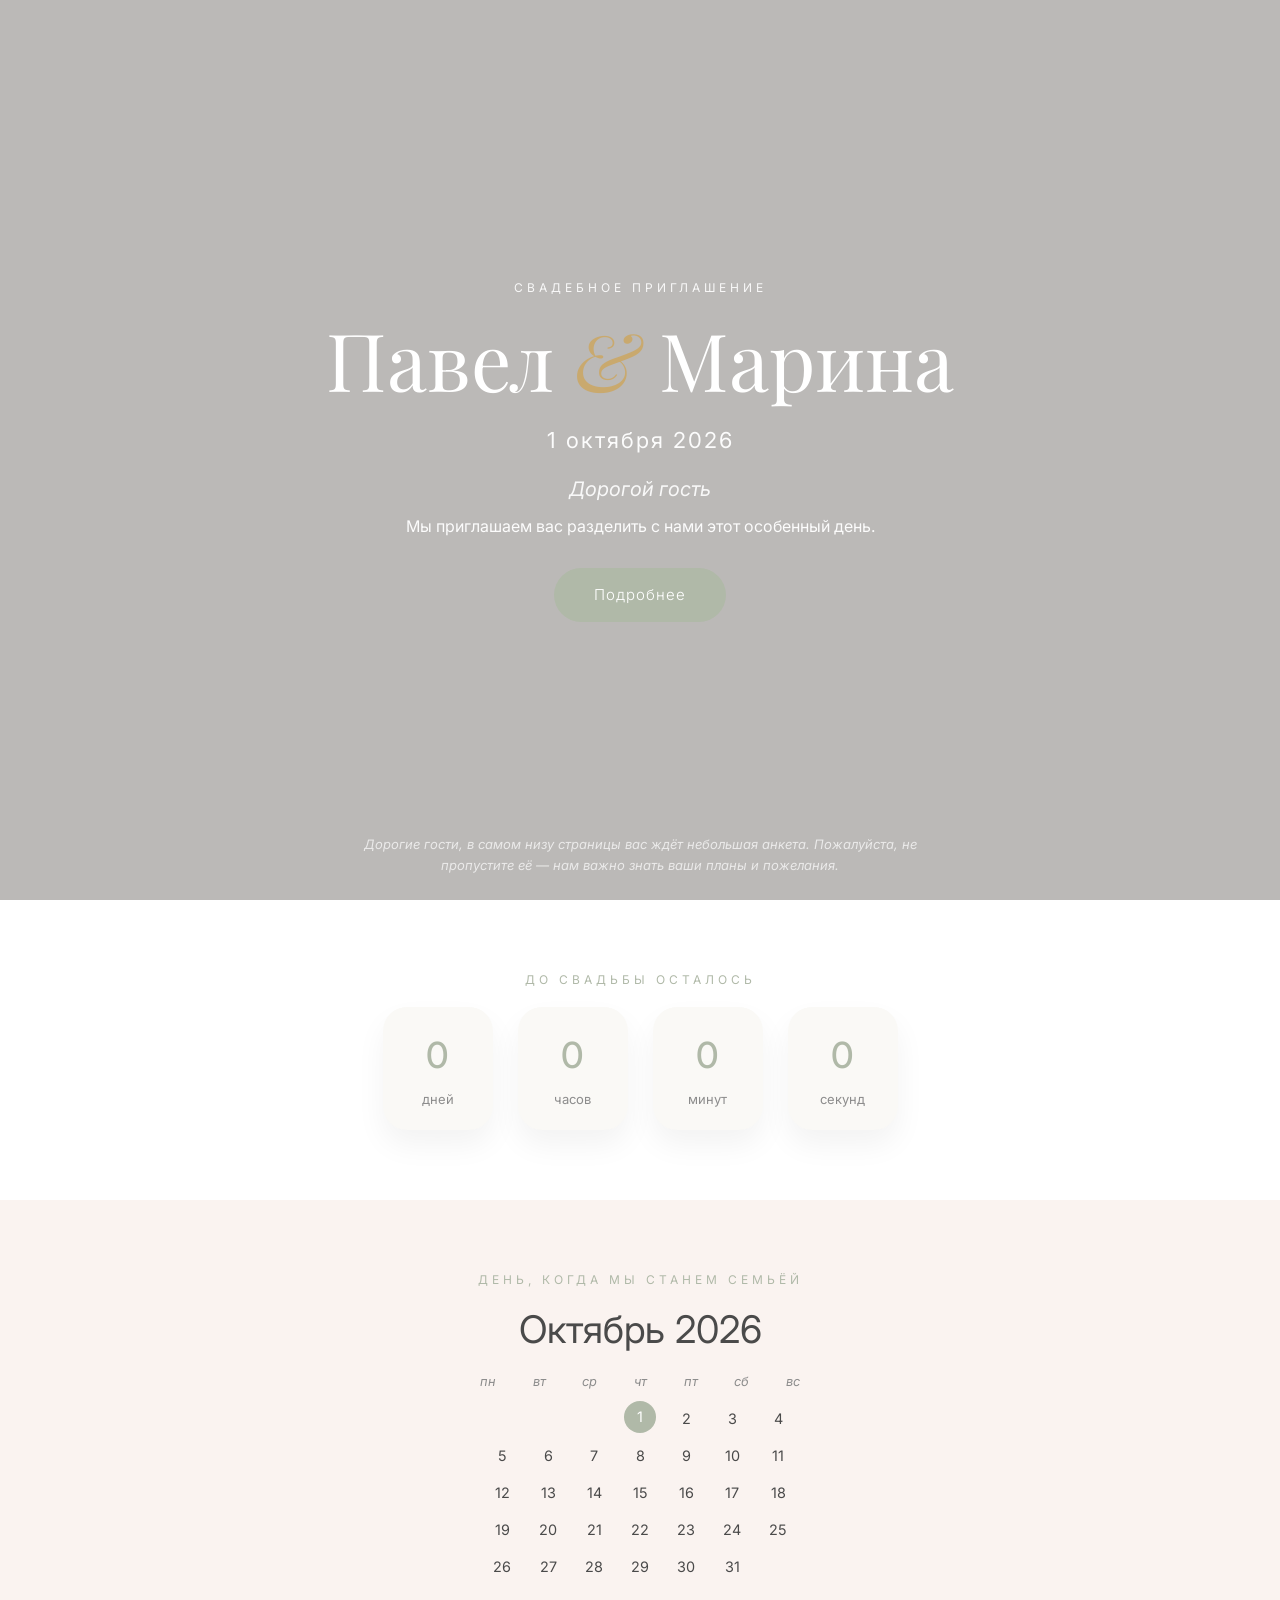
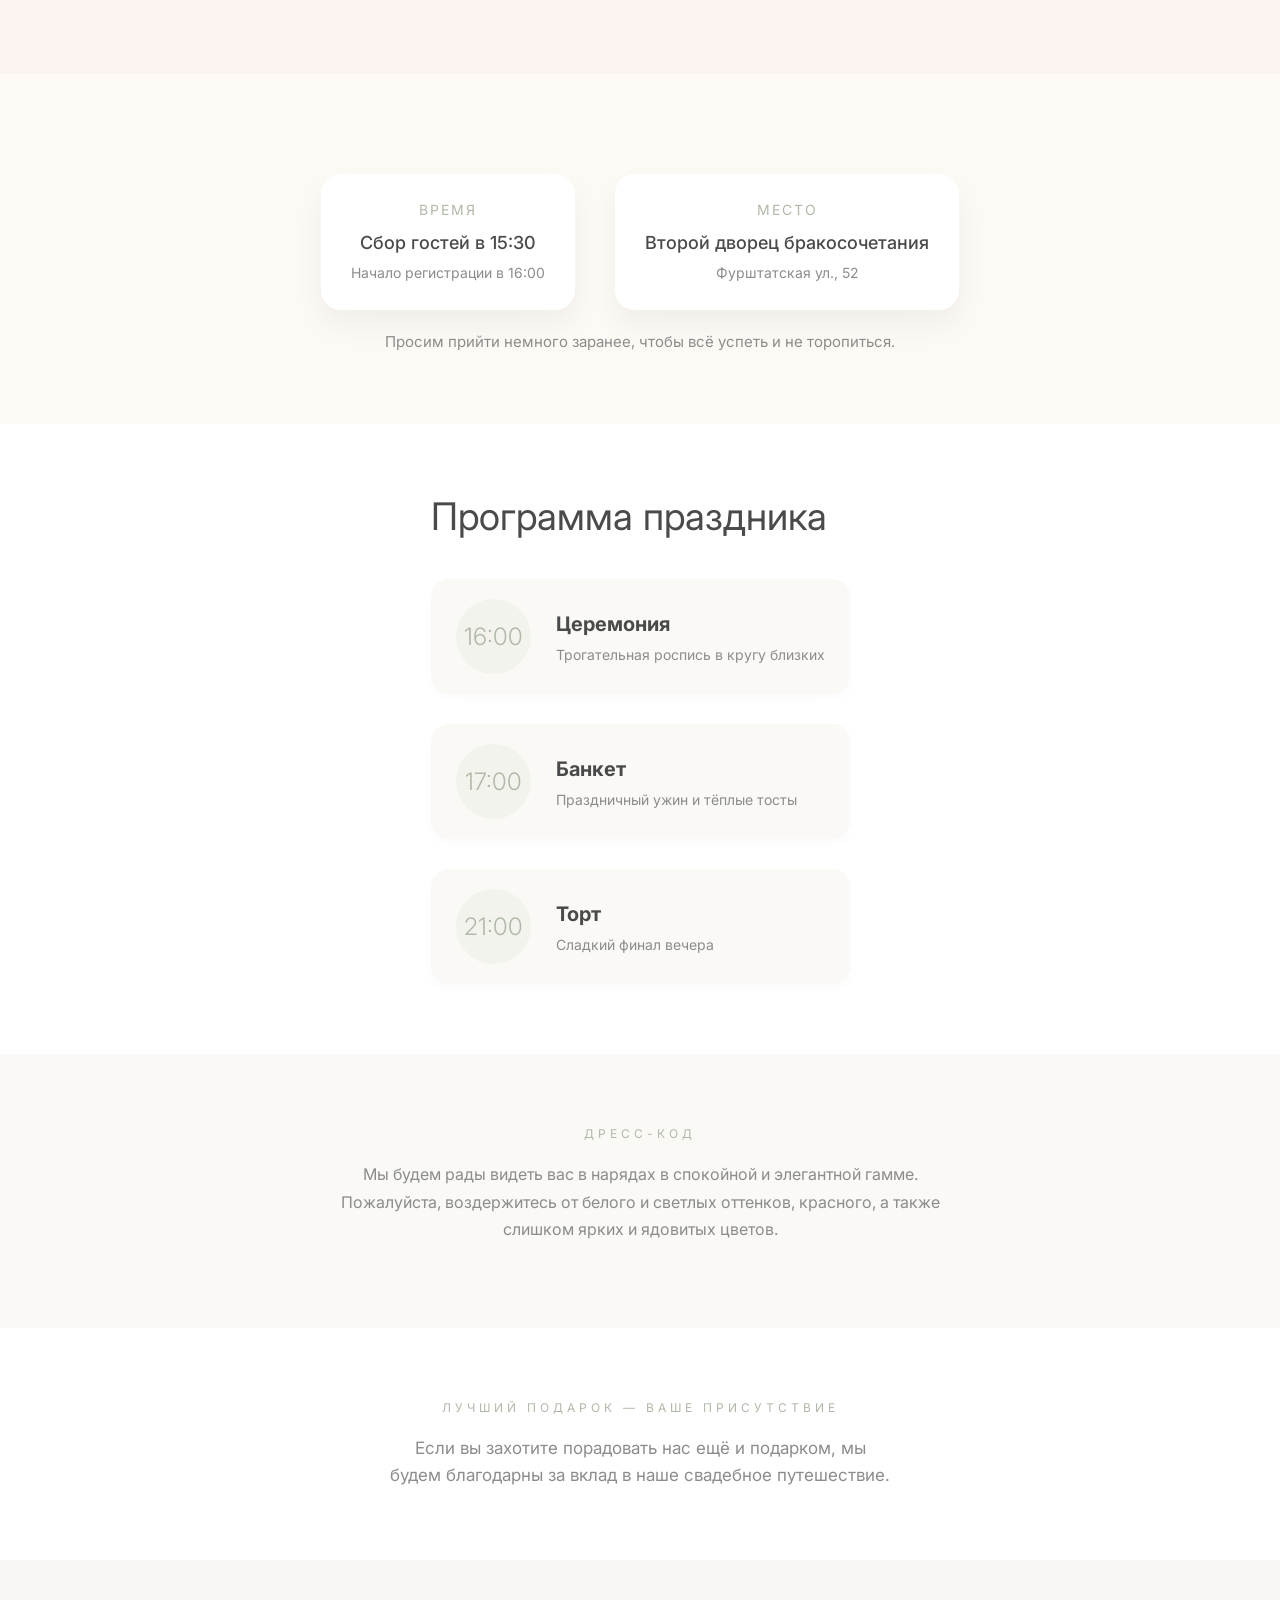
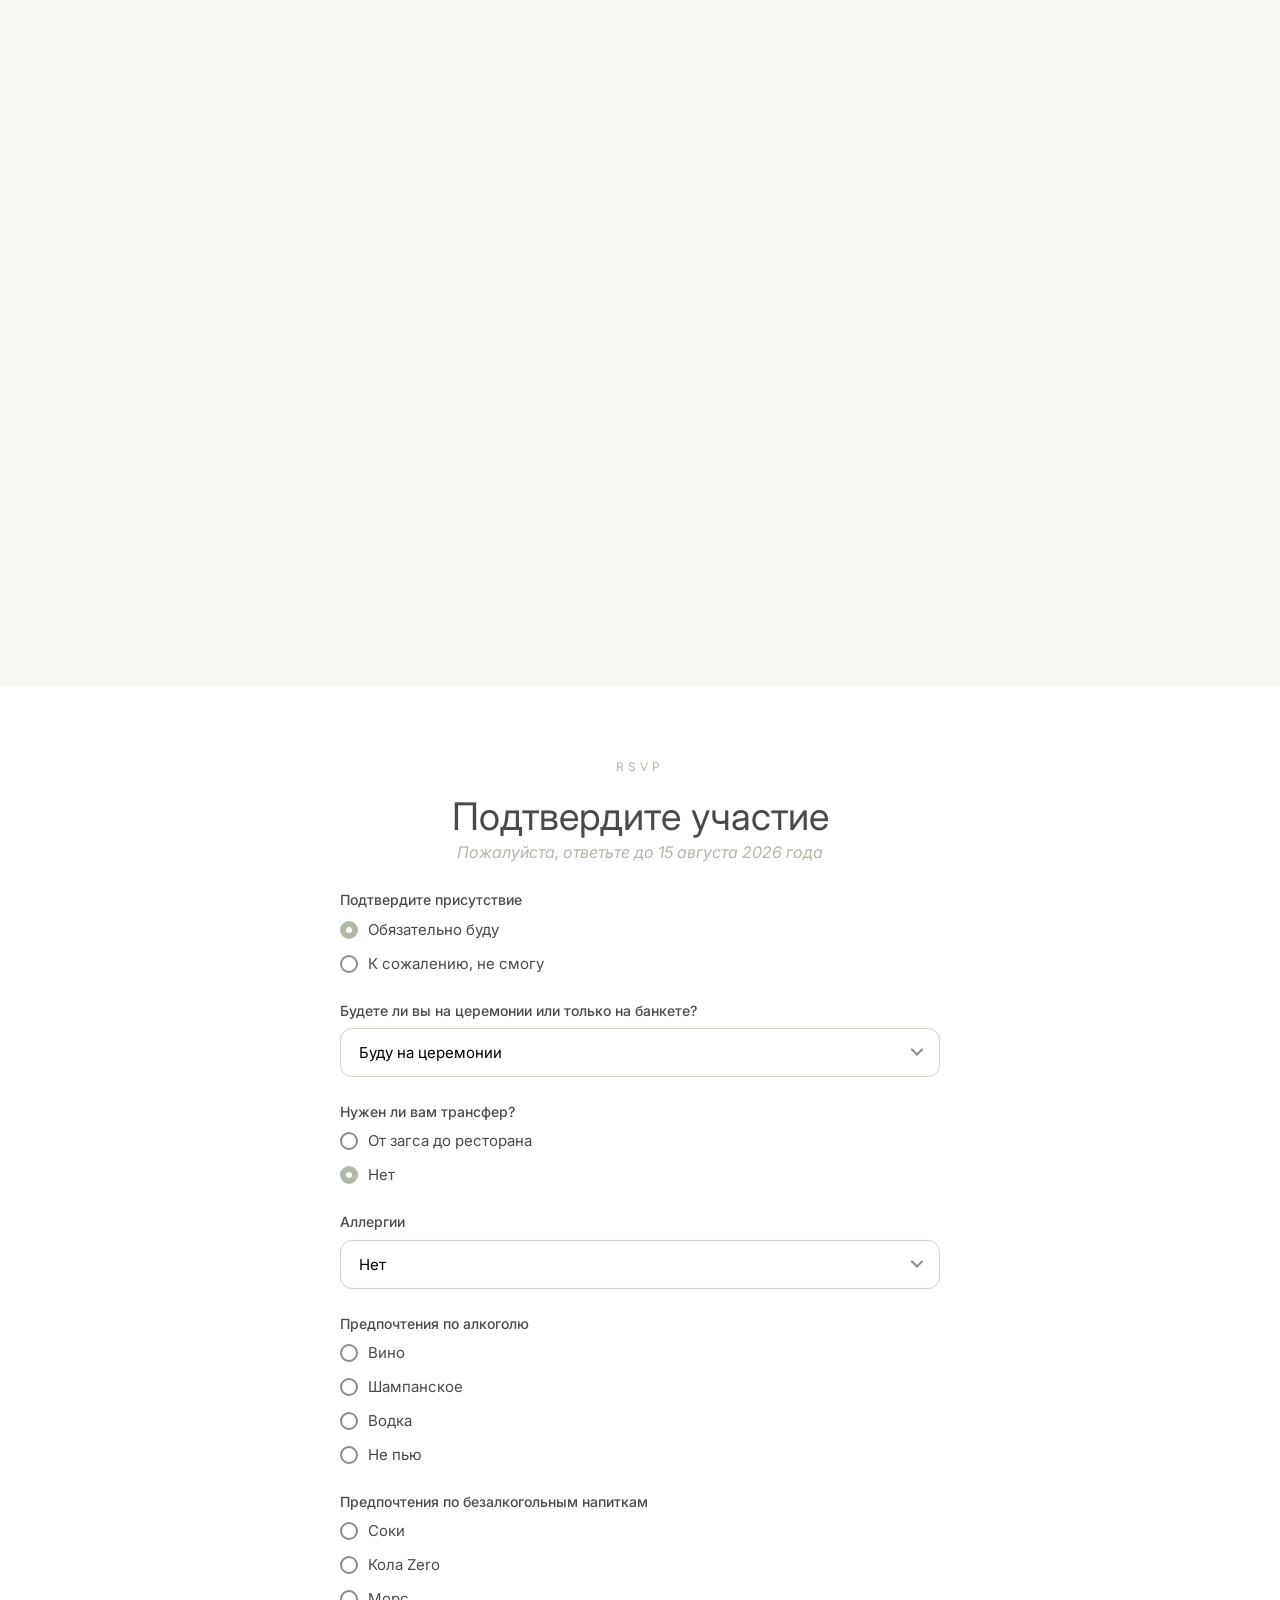
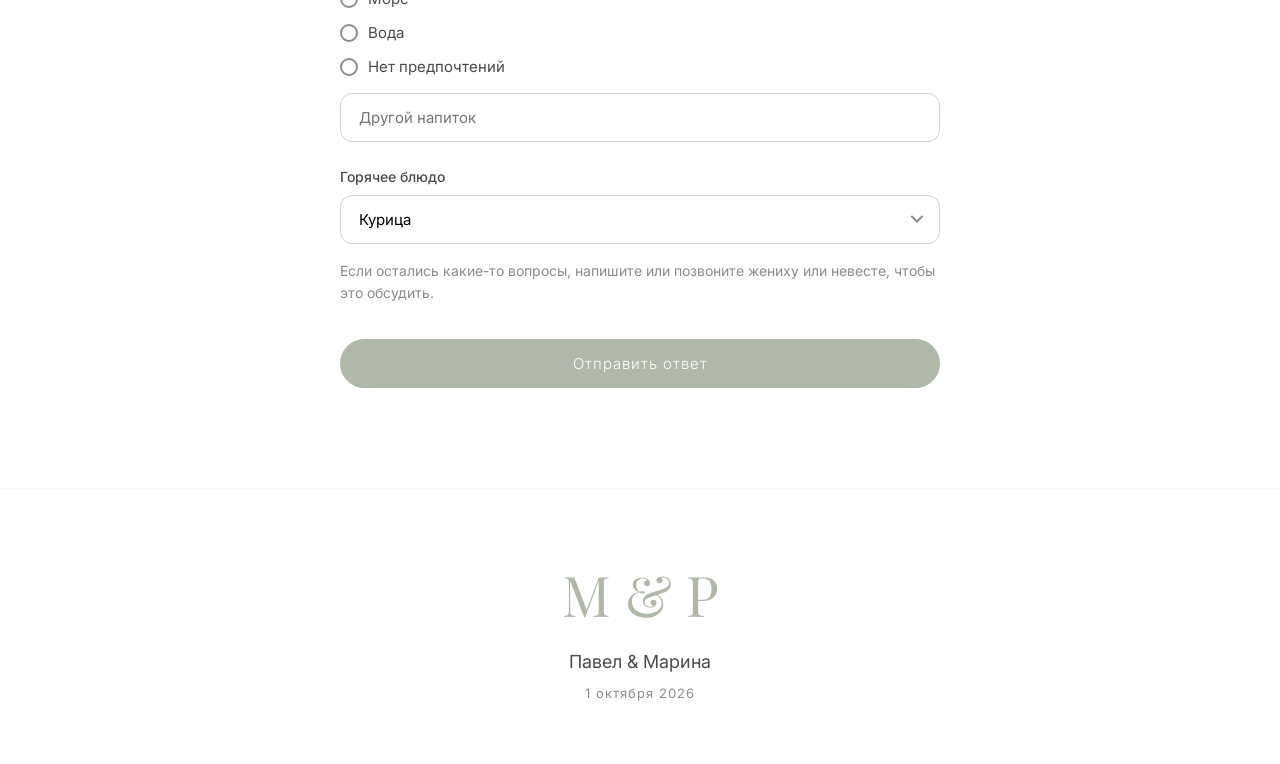
==== index.html @ 3c48626a "fix" ====
<!DOCTYPE html>
<html lang="ru">
  <head>
    <meta charset="UTF-8" />
    <meta name="viewport" content="width=device-width, initial-scale=1.0" />
    <title>Павел & Марина — 01.10.2026</title>
    <meta name="description" content="Приглашение на свадьбу Павла и Марины" />
    <link rel="icon" type="image/png" sizes="32x32" href="../photos/favicon.png">
    <link rel="icon" type="image/png" sizes="16x16" href="../photos/favicon.png">
    <link rel="apple-touch-icon" sizes="180x180" href="../photos/favicon.png">
    <meta property="og:title" content="Павел & Марина — свадебное приглашение">
    <meta property="og:description" content="Дорогие гости! Приглашаем разделить с нами этот день. 1 октября 2026. Все подробности и анкета внутри.">
    <meta property="og:image" content="../photos/preview.jpg">
    <meta property="og:image:width" content="1200">
    <meta property="og:image:height" content="630">
    <meta property="og:url" content="">
    <meta property="og:type" content="website">
     <meta name="twitter:card" content="summary_large_image">
    <meta name="twitter:image" content="https://wedding-pm.lol/photos/preview.jpg">

    <link rel="preconnect" href="https://fonts.googleapis.com" />
    <link rel="preconnect" href="https://fonts.gstatic.com" crossorigin />
    <link
      href="https://fonts.googleapis.com/css2?family=Playfair+Display:ital,wght@0,400;0,500;0,600;1,400&family=Inter:wght@300;400;500&display=swap"
      rel="stylesheet"
    />
    <link rel="stylesheet" href="style.css" />
  </head>
  <body class="loading">
    <div id="weddingLoader">
      <div class="spinner"></div>
      <p>Загрузка...</p>
    </div>

    <div class="page">
      <header class="hero">
        <div class="hero-video-wrapper">
          <video
            autoplay
            muted
            loop
            playsinline
            class="hero-video"
            poster="../photos/hero.jpg"
          >
            <source src="../photos/wedding-video.mp4" type="video/mp4" />
          </video>
        </div>
        <div class="hero-overlay"></div>
        <div class="hero-content">
          <p class="overline">свадебное приглашение</p>
          <h1 class="names">Павел <span>&</span> Марина</h1>
          <p class="date">1 октября 2026</p>
          <div id="guestWelcome" class="guest-name"></div>
          <p id="heroInvitation" class="hero-invite"></p>
          <a href="#counter" class="btn btn-primary" id="counterLink"
            >Подробнее</a
          >
        </div>
        <p class="hero-scroll-hint">
             Дорогие гости, в самом низу страницы вас ждёт небольшая анкета. Пожалуйста, не пропустите её — нам важно знать ваши планы и пожелания.
          </p>
      </header>

      <main>
        <section id="counter" class="section countdown">
          <div class="container">
            <p class="overline">До свадьбы осталось</p>
            <div class="countdown-grid">
              <div class="count-item">
                <span id="days">0</span><small>дней</small>
              </div>
              <div class="count-item">
                <span id="hours">0</span><small>часов</small>
              </div>
              <div class="count-item">
                <span id="minutes">0</span><small>минут</small>
              </div>
              <div class="count-item">
                <span id="seconds">0</span><small>секунд</small>
              </div>
            </div>
          </div>
        </section>

        <section class="section calendar-section">
          <div class="container">
            <p class="overline">День, когда мы станем семьёй</p>
            <h2>Октябрь 2026</h2>
            <div class="calendar">
              <div class="calendar-header">
                <span>пн</span><span>вт</span><span>ср</span><span>чт</span
                ><span>пт</span><span>сб</span><span>вс</span>
              </div>
              <div class="calendar-grid">
                <div class="calendar-day"></div>
                <div class="calendar-day"></div>
                <div class="calendar-day"></div>
                <div class="calendar-day highlighted">1</div>
                <div class="calendar-day">2</div>
                <div class="calendar-day">3</div>
                <div class="calendar-day">4</div>
                <div class="calendar-day">5</div>
                <div class="calendar-day">6</div>
                <div class="calendar-day">7</div>
                <div class="calendar-day">8</div>
                <div class="calendar-day">9</div>
                <div class="calendar-day">10</div>
                <div class="calendar-day">11</div>
                <div class="calendar-day">12</div>
                <div class="calendar-day">13</div>
                <div class="calendar-day">14</div>
                <div class="calendar-day">15</div>
                <div class="calendar-day">16</div>
                <div class="calendar-day">17</div>
                <div class="calendar-day">18</div>
                <div class="calendar-day">19</div>
                <div class="calendar-day">20</div>
                <div class="calendar-day">21</div>
                <div class="calendar-day">22</div>
                <div class="calendar-day">23</div>
                <div class="calendar-day">24</div>
                <div class="calendar-day">25</div>
                <div class="calendar-day">26</div>
                <div class="calendar-day">27</div>
                <div class="calendar-day">28</div>
                <div class="calendar-day">29</div>
                <div class="calendar-day">30</div>
                <div class="calendar-day">31</div>
              </div>
            </div>
          </div>
        </section>

        <section class="section details">
          <div class="container">
            <div class="details-grid">
              <div class="detail">
                <p class="detail-label">Время</p>
                <p class="detail-value">Сбор гостей в 15:30</p>
                <p class="detail-address">Начало регистрации в 16:00</p>
              </div>
              <div class="detail">
                <p class="detail-label">Место</p>
                <p class="detail-value">Второй дворец бракосочетания</p>
                <p class="detail-address">Фурштатская ул., 52</p>
              </div>
            </div>
            <p
              class="timing-note"
              style="
                max-width: 600px;
                margin: 20px auto 0;
                color: var(--muted);
                font-size: 15px;
              "
            >
              Просим прийти немного заранее, чтобы всё успеть и не торопиться.
            </p>
          </div>
        </section>

        <section class="section schedule">
          <div class="container">
            <h2>Программа праздника</h2>
            <div class="timeline">
              <div class="tl-item">
                <div class="time">16:00</div>
                <div>
                  <h3>Церемония</h3>
                  <p>Трогательная роспись в кругу близких</p>
                </div>
              </div>
              <div class="tl-item">
                <div class="time">17:00</div>
                <div>
                  <h3>Банкет</h3>
                  <p>Праздничный ужин и тёплые тосты</p>
                </div>
              </div>
              <div class="tl-item">
                <div class="time">21:00</div>
                <div>
                  <h3>Торт</h3>
                  <p>Сладкий финал вечера</p>
                </div>
              </div>
            </div>
          </div>
        </section>

        <section class="section dresscode">
          <div class="container">
            <p class="overline">Дресс-код</p>
            <!-- <h2>Пожалуйста, избегайте</h2> -->
            <p class="dress-subtitle">
              Мы будем рады видеть вас в нарядах в спокойной и элегантной гамме.
              Пожалуйста, воздержитесь от белого и светлых оттенков, красного,
              а также слишком ярких и ядовитых цветов.
            </p>
          </div>
        </section>

        <section class="section gifts">
          <div class="container">
            <p class="overline">Лучший подарок — ваше присутствие</p>
            <p class="gifts-text">
              Если вы захотите порадовать нас ещё и подарком, мы будем
              благодарны за вклад в наше свадебное путешествие.
            </p>
          </div>
        </section>

        <section class="section location">
          <div class="map-wrapper">
              <p class="overline">Место проведения банкета</p>
            <div class="map-container">
              <iframe
                title="Карта места проведения"
                src="https://yandex.com/map-widget/v1/org/dvorets_trezini/1161661043/?ll=30.288212%2C59.936986&z=16"
                width="100%"
                height="100%"
                loading="lazy"
                allowfullscreen="true"
                referrerpolicy="strict-origin-when-cross-origin"
              ></iframe>
              <a
                class="map-link"
                href="https://yandex.com/maps/-/CTr6eLzB"
                target="_blank"
                rel="noopener noreferrer"
              >
                Открыть в Яндекс Картах
              </a>
            </div>
          </div>
          <div class="container">
            <p class="map-address">
              Дворец Трезини · Университетская набережная, 21В · Санкт‑Петербург
            </p>
          </div>
        </section>

        <section id="rsvp" class="section rsvp">
          <div class="container">
            <p class="overline">RSVP</p>
            <h2>Подтвердите участие</h2>
            <p class="rsvp-deadline">
              Пожалуйста, ответьте до 15 августа 2026 года
            </p>
            <p id="guestGreeting" class="guest-greeting"></p>
            <form id="rsvpForm" class="rsvp-form">
              <input type="text" name="website" class="honeypot" />
              <input type="hidden" name="name" id="guestNameInput" value="" />

              <div class="form-group">
                <label>Подтвердите присутствие</label>
                <div class="radio-group">
                  <label
                    ><input
                      type="radio"
                      name="attending"
                      value="обязательно буду"
                      checked
                    /><span class="radio"></span> Обязательно буду</label
                  >
                  <label
                    ><input
                      type="radio"
                      name="attending"
                      value="к сожалению, не смогу"
                    /><span class="radio"></span> К сожалению, не смогу</label
                  >
                </div>
              </div>
              <div class="form-group">
                <label>Будете ли вы на церемонии или только на банкете?</label>
                <select name="ceremony">
                  <option>Буду на церемонии</option>
                  <option>Приду только на банкет</option>
                </select>
              </div>
              <div class="form-group">
                <label>Нужен ли вам трансфер?</label>
                <div class="radio-group">
                  <label
                    ><input
                      type="radio"
                      name="transfer"
                      value="от загса до ресторана"
                    /><span class="radio"></span> От загса до
                    ресторана</label
                  >
                  <label
                    ><input type="radio" name="transfer" value="нет" checked /><span
                      class="radio"
                    ></span>
                    Нет</label
                  >
                </div>
              </div>
              <div class="form-group">
                <label>Аллергии</label>
                <select name="allergy" id="allergySelect">
                  <option>Нет</option>
                  <option>Есть (комментарий)</option>
                </select>
              </div>
              <div
                class="form-group"
                id="allergyCommentField"
                style="display: none"
              >
                <input
                  type="text"
                  name="allergy_comment"
                  placeholder="Опишите ваши пожелания"
                />
              </div>
              <div class="form-group">
                <label>Предпочтения по алкоголю</label>
                <div class="checkbox-group" data-none-value="не пью">
                  <label
                    ><input type="checkbox" name="alcohol" value="вино" /><span
                      class="checkbox"
                    ></span>
                    Вино</label
                  >
                  <label
                    ><input type="checkbox" name="alcohol" value="шампанское" /><span
                      class="checkbox"
                    ></span>
                    Шампанское</label
                  >
                  <label
                    ><input type="checkbox" name="alcohol" value="водка" /><span
                      class="checkbox"
                    ></span>
                    Водка</label
                  >
                  <label
                    ><input type="checkbox" name="alcohol" value="не пью" /><span
                      class="checkbox"
                    ></span>
                    Не пью</label
                  >
                </div>
              </div>
              <div class="form-group">
                <label>Предпочтения по безалкогольным напиткам</label>
                <div class="checkbox-group" data-none-value="нет предпочтений">
                  <label
                    ><input
                      type="checkbox"
                      name="soft_drinks"
                      value="соки"
                    /><span class="checkbox"></span> Соки</label
                  >
                  <label
                    ><input
                      type="checkbox"
                      name="soft_drinks"
                      value="кола zero"
                    /><span class="checkbox"></span> Кола Zero</label
                  >
                  <label
                    ><input
                      type="checkbox"
                      name="soft_drinks"
                      value="морс"
                    /><span class="checkbox"></span> Морс</label
                  >
                  <label
                    ><input
                      type="checkbox"
                      name="soft_drinks"
                      value="вода"
                    /><span class="checkbox"></span> Вода</label
                  >
                  <label
                    ><input
                      type="checkbox"
                      name="soft_drinks"
                      value="нет предпочтений"
                    /><span class="checkbox"></span> Нет предпочтений</label
                  >
                </div>
                <input
                  type="text"
                  name="soft_drinks_comment"
                  placeholder="Другой напиток"
                  class="soft-drink-input"
                />
              </div>
              <div class="form-group">
                <label>Горячее блюдо</label>
                <select name="main_dish">
                  <option>Курица</option>
                  <option>Рыба</option>
                  <option>Нет предпочтений</option>
                </select>
              </div>
              <p class="form-note">
                Если остались какие-то вопросы, напишите или позвоните жениху или
                невесте, чтобы это обсудить.
              </p>
              <button type="submit" class="btn btn-primary submit-btn">
                Отправить ответ
              </button>
            </form>
            <div id="successMessage" class="success-message"></div>
          </div>
        </section>
      </main>

      <footer>
        <div class="monogram">M & P</div>
        <p>Павел & Марина</p>
        <small>1 октября 2026</small>
      </footer>
    </div>

    <script src="script.js"></script>
  </body>
</html>
---- style.css ----
:root {
  --sage: #b0b9a8;
  --text: #4a4a4a;
  --muted: #8c8c8c;
  --bg: #f9f7f4;
  --white: #ffffff;
  --gold: #c9a96e;
  --shadow: 0 15px 30px rgba(0, 0, 0, 0.05);
}

* {
  margin: 0;
  padding: 0;
  box-sizing: border-box;
}
html {
  scroll-behavior: smooth;
  scroll-snap-type: none;
}
body {
  font-family: "Inter", sans-serif;
  background: var(--bg);
  color: var(--text);
  line-height: 1.6;
  -webkit-font-smoothing: antialiased;
  overflow-x: hidden;
}
img {
  display: block;
  max-width: 100%;
  height: auto;
}
a {
  text-decoration: none;
  color: inherit;
}
.container {
  max-width: 800px;
  margin: 0 auto;
  padding: 0 24px;
}

/* ========== ЛОАДЕР ========== */
#weddingLoader {
  position: fixed;
  top: 0;
  left: 0;
  width: 100%;
  height: 100%;
  background: #faf8f5;
  display: flex;
  flex-direction: column;
  align-items: center;
  justify-content: center;
  z-index: 9999;
  transition: opacity 0.5s ease;
  font-family: "Playfair Display", serif;
}
#weddingLoader .spinner {
  width: 50px;
  height: 50px;
  border: 2px solid #d4c5b9;
  border-top: 2px solid #8b7d6b;
  border-radius: 50%;
  animation: spin 1s linear infinite;
  margin-bottom: 20px;
}
#weddingLoader p {
  color: #8b7d6b;
  font-size: 18px;
  letter-spacing: 2px;
}
@keyframes spin {
  0% { transform: rotate(0deg); }
  100% { transform: rotate(360deg); }
}
body.loading .page {
  visibility: hidden;
}

/* ========== ОСНОВНОЕ ========== */
.section {
  min-height: auto;
  display: flex;
  align-items: center;
  justify-content: center;
  padding: 70px 0;
  scroll-snap-align: none;
  opacity: 0;
  transform: translateY(20px);
  transition: opacity 0.9s ease, transform 0.9s ease;
}
.section.visible {
  opacity: 1;
  transform: translateY(0);
}

/* RSVP — всегда видима */
.rsvp {
  opacity: 1 !important;
  transform: translateY(0) !important;
  transition: none;
}

/* Hero */
.hero {
  position: relative;
  min-height: 100vh;
  display: flex;
  align-items: center;
  justify-content: center;
  text-align: center;
  overflow: hidden;
  color: white;
  scroll-snap-align: start;
}
.hero-video-wrapper {
  position: absolute;
  inset: 0;
  z-index: 0;
}
.hero-video {
  width: 100%;
  height: 100%;
  object-fit: cover;
}
.hero-overlay {
  position: absolute;
  inset: 0;
  background: rgba(0, 0, 0, 0.25);
  z-index: 1;
}
.hero-content {
  position: relative;
  z-index: 2;
  padding: 20px;
}
.hero-leaves {
  position: absolute;
  inset: 0;
  z-index: 1;
  pointer-events: none;
}
.hero-scroll-hint {
  position: absolute;
  bottom: 24px;
  left: 50%;
  transform: translateX(-50%);
  z-index: 2;
  font-size: 13px;
  color: rgba(255, 255, 255, 0.7);
  font-style: italic;
  max-width: 620px;            
  width: 90%;                  
  text-align: center;
  line-height: 1.6;
  margin: 0;
  padding: 0 16px;             
  white-space: normal;         
  word-break: keep-all;        
}
.leaf {
  position: absolute;
  opacity: 0.8;
  width: 280px;
}
.leaf-left {
  bottom: 0;
  left: -50px;
  transform: rotate(-10deg);
}
.leaf-right {
  top: -30px;
  right: -60px;
  transform: rotate(15deg);
}

.overline {
  text-transform: uppercase;
  letter-spacing: 4px;
  font-size: 12px;
  color: var(--sage);
  margin-bottom: 18px;
}
.hero .overline {
  color: rgba(255, 255, 255, 0.9);
}
h1.names {
  font-family: "Playfair Display", serif;
  font-weight: 400;
  font-size: clamp(52px, 10vw, 80px);
  line-height: 1.1;
  margin-bottom: 20px;
  color: white;
}

h1.names span {
  font-style: italic;
  color: var(--gold);
}
.date {
  font-size: 22px;
  letter-spacing: 2px;
  margin-bottom: 15px;
  color: rgba(255, 255, 255, 0.95);
}
.guest-name {
  font-size: 20px;
  font-style: italic;
  color: rgba(255, 255, 255, 0.9);
  margin-bottom: 8px;
}
.hero-invite {
  font-size: 16px;
  line-height: 1.7;
  color: rgba(255, 255, 255, 0.95);
  max-width: 620px;
  margin: 0 auto 28px;
}

h2 {
  font-size: clamp(28px, 4vw, 38px);
  font-weight: 400;
  line-height: 1.2;
}

.btn {
  display: inline-block;
  padding: 15px 40px;
  border-radius: 50px;
  font-size: 15px;
  letter-spacing: 1px;
  font-weight: 300;
  cursor: pointer;
  border: none;
  font-family: inherit;
  transition: 0.3s;
}
.btn-primary {
  background: var(--sage);
  color: white;
}
.btn-primary:hover {
  background: #9aa892;
  transform: translateY(-2px);
}
.btn-outline {
  background: transparent;
  border: 1px solid var(--sage);
  color: var(--sage);
}
.btn-outline:hover {
  background: var(--sage);
  color: white;
}

.countdown {
  background: var(--white);
  text-align: center;
}
.countdown-grid {
  display: flex;
  justify-content: center;
  gap: 25px;
  flex-wrap: wrap;
  margin-top: 10px;
}
.count-item {
  background: #faf9f6;
  border-radius: 24px;
  padding: 20px 25px;
  box-shadow: var(--shadow);
  min-width: 110px;
}
.count-item span {
  font-size: 36px;
  font-weight: 500;
  color: var(--sage);
}
.count-item small {
  display: block;
  font-size: 13px;
  color: var(--muted);
  text-transform: lowercase;
  margin-top: 4px;
}

.calendar-section {
  background: #faf3f0;
  text-align: center;
}
.calendar {
  margin: 20px auto;
  max-width: 320px;
}
.calendar-header {
  display: flex;
  justify-content: space-between;
  font-size: 0.8rem;
  color: var(--muted);
  font-style: italic;
  margin-bottom: 8px;
}
.calendar-grid {
  display: grid;
  grid-template-columns: repeat(7, 1fr);
  gap: 2px;
  text-align: center;
}
.calendar-day {
  font-size: 0.9rem;
  padding: 6px 2px;
  color: var(--text);
}
.calendar-day.highlighted {
  background: var(--sage);
  color: white;
  border-radius: 50%;
  width: 32px;
  height: 32px;
  display: flex;
  align-items: center;
  justify-content: center;
  margin: 0 auto;
}



.details {
  text-align: center;
  background: #fdfaf6;
}
.details-grid {
  display: flex;
  justify-content: center;
  gap: 40px;
  flex-wrap: wrap;
  margin-top: 30px;
}
.detail {
  background: white;
  padding: 25px 30px;
  border-radius: 20px;
  box-shadow: var(--shadow);
  min-width: 180px;
}
.detail-label {
  font-size: 14px;
  text-transform: uppercase;
  letter-spacing: 2px;
  color: var(--sage);
  margin-bottom: 8px;
}
.detail-value {
  font-size: 18px;
  font-weight: 500;
  white-space: nowrap; 
}
.detail-address {
  color: var(--muted);
  font-size: 14px;
  margin-top: 4px;
}

.schedule {
  background: var(--white);
}
.timeline {
  display: flex;
  flex-direction: column;
  gap: 30px;
  margin-top: 40px;
}
.tl-item {
  display: flex;
  align-items: center;
  gap: 25px;
  background: #faf9f6;
  border-radius: 18px;
  padding: 20px 25px;
  box-shadow: 0 4px 12px rgba(0, 0, 0, 0.02);
}
.time {
  font-size: 24px;
  font-weight: 300;
  color: var(--sage);
  background: rgba(176, 185, 168, 0.1);
  border-radius: 50%;
  width: 75px;
  height: 75px;
  display: flex;
  align-items: center;
  justify-content: center;
  flex-shrink: 0;
  line-height: 1;
}
.tl-item h3 {
  font-size: 20px;
  margin-bottom: 4px;
}
.tl-item p {
  color: var(--muted);
  font-size: 14px;
}

.dresscode {
  text-align: center;
  background: #faf9f6;
}
.dress-subtitle {
  color: var(--muted);
  margin-bottom: 15px;
  line-height: 1.7;
  max-width: 640px;
  margin-left: auto;
  margin-right: auto;
}
.forbidden-colors {
  display: flex;
  justify-content: center;
  gap: 15px;
  margin: 20px 0;
  flex-wrap: wrap;
}
.color-badge {
  width: 40px;
  height: 40px;
  border-radius: 50%;
  border: 2px solid rgba(0, 0, 0, 0.1);
  position: relative;
  display: inline-block;
  cursor: default;
}
.color-badge .cross {
  position: absolute;
  top: 50%;
  left: 50%;
  transform: translate(-50%, -50%) rotate(45deg);
  width: 60%;
  height: 2px;
  background-color: #c00;
  display: block;
}
.color-badge .cross::after {
  content: "";
  position: absolute;
  top: 50%;
  left: 50%;
  transform: translate(-50%, -50%) rotate(90deg);
  width: 100%;
  height: 100%;
  background-color: #c00;
}
.fabric-badge {
  background: repeating-linear-gradient(
    45deg,
    #ccc,
    #ccc 2px,
    #999 2px,
    #999 4px
  );
}
.color-badge[data-tooltip]:hover::before {
  content: attr(data-tooltip);
  position: absolute;
  bottom: 120%;
  left: 50%;
  transform: translateX(-50%);
  background: rgba(0, 0, 0, 0.7);
  color: white;
  padding: 4px 8px;
  border-radius: 4px;
  font-size: 0.7rem;
  white-space: nowrap;
  z-index: 10;
}

.gifts {
  text-align: center;
  background: var(--white);
}
.gifts-text {
  color: var(--muted);
  font-size: 17px;
  max-width: 500px;
  margin: 0 auto;
}

.location {
  background: linear-gradient(180deg, #faf9f6 0%, #f5efe8 100%);
  text-align: center;
  padding: 50px 0 40px !important;
  flex-direction: column;
  display: flex;
  align-items: center;
  justify-content: center;
}
.location-heading-wrap {
  margin-bottom: 18px;
  text-align: center;
}
.location-heading-wrap h2 {
  font-family: "Playfair Display", serif;
  font-size: clamp(28px, 4vw, 38px);
  font-weight: 400;
  color: var(--text);
  margin-bottom: 0;
}
.map-wrapper {
  width: min(100%, 1400px);
  margin: 0 auto;
}
.map-container {
  position: relative;
  width: 100%;
  height: 560px;
  overflow: hidden;
  border-radius: 24px;
  box-shadow: 0 12px 30px rgba(0, 0, 0, 0.08);
  border: 1px solid rgba(176, 185, 168, 0.2);
  background: #f4efe8;
}
.map-container iframe {
  display: block;
  width: 100%;
  height: 100%;
  border: 0;
}
.map-link {
  position: absolute;
  right: 12px;
  bottom: 12px;
  z-index: 2;
  display: inline-flex;
  align-items: center;
  padding: 9px 13px;
  border-radius: 999px;
  background: rgba(255, 255, 255, 0.95);
  color: var(--text);
  font-size: 13px;
  box-shadow: 0 10px 24px rgba(0, 0, 0, 0.12);
}
.map-address {
  color: var(--muted);
  font-size: 15px;
  margin: 16px 0 0;
  font-weight: 500;
}

.rsvp {
  background: var(--white);
  text-align: center;
  min-height: 100vh;
}
.guest-greeting {
  max-width: 600px;
  margin: 0 auto 24px;
  text-align: center;
  color: var(--sage);
  font-size: 16px;
  font-style: italic;
}
.rsvp-deadline {
  font-style: italic;
  color: var(--sage);
  margin-bottom: 10px;
}
.rsvp-form {
  max-width: 600px;
  margin: 0 auto;
  display: flex;
  flex-direction: column;
  gap: 24px;
  text-align: left;
}
.form-group {
  display: flex;
  flex-direction: column;
  gap: 6px;
}
.form-group label {
  font-size: 14px;
  font-weight: 500;
  color: var(--text);
}
input,
select,
textarea {
  width: 100%;
  border: 1px solid #d4cfc4;
  background: white;
  border-radius: 12px;
  padding: 14px 18px;
  font-size: 15px;
  font-family: inherit;
  outline: none;
  transition: 0.3s;
}
input:focus,
select:focus,
textarea:focus {
  border-color: var(--sage);
}
select {
  appearance: none;
  background-image: url("data:image/svg+xml,%3Csvg width='12' height='8' viewBox='0 0 12 8' fill='none' xmlns='http://www.w3.org/2000/svg'%3E%3Cpath d='M1 1.5L6 6.5L11 1.5' stroke='%238c8c8c' stroke-width='2' stroke-linecap='round'/%3E%3C/svg%3E");
  background-repeat: no-repeat;
  background-position: right 16px center;
  padding-right: 36px;
}

.radio-group,
.checkbox-group {
  display: flex;
  flex-direction: column;
  gap: 10px;
}
.radio-group label,
.checkbox-group label {
  display: flex;
  align-items: center;
  gap: 10px;
  cursor: pointer;
  font-weight: 400;
  font-size: 15px;
}
.radio-group input,
.checkbox-group input {
  display: none;
}
.radio,
.checkbox {
  width: 18px;
  height: 18px;
  border: 2px solid var(--muted);
  border-radius: 50%;
  position: relative;
  flex-shrink: 0;
}
.radio-group input:checked + .radio {
  border-color: var(--sage);
  background: var(--sage);
}
.radio-group input:checked + .radio::after {
  content: "";
  position: absolute;
  top: 4px;
  left: 4px;
  width: 6px;
  height: 6px;
  background: white;
  border-radius: 50%;
}
.checkbox-group input:checked + .checkbox {
  border-color: var(--sage);
  background: var(--sage);
}
.checkbox-group input:checked + .checkbox::after {
  content: "";
  position: absolute;
  top: 4px;
  left: 4px;
  width: 6px;
  height: 6px;
  background: white;
  border-radius: 50%;
}
.soft-drink-input {
  margin-top: 8px;
}
.form-note {
  color: var(--muted);
  font-size: 14px;
  line-height: 1.6;
  margin-top: -8px;
}
.submit-btn {
  margin-top: 10px;
}
.honeypot {
  display: none;
}
.success-message {
  margin-top: 30px;
  text-align: center;
  font-style: italic;
  color: var(--sage);
}

footer {
  text-align: center;
  padding: 60px 20px;
  background: var(--white);
  border-top: 1px solid rgba(0, 0, 0, 0.03);
  scroll-snap-align: start;
}
.monogram {
  font-family: "Playfair Display", serif;
  font-size: 56px;
  color: var(--sage);
  margin-bottom: 10px;
}
footer p {
  font-size: 18px;
}
footer small {
  color: var(--muted);
  font-size: 13px;
  letter-spacing: 1px;
  display: block;
  margin-top: 6px;
}

@media (min-width: 768px) and (max-width: 1024px) {
  .section {
    padding: 100px 0;
  }

  .hero {
    min-height: 75vh;
  }

  h1.names {
    font-size: clamp(62px, 12vw, 90px);
  }

  .date {
    font-size: 28px;
  }

  .guest-name {
    font-size: 24px;
  }

  .hero-invite {
    font-size: 18px;
    max-width: 700px;
  }

  .btn {
    padding: 18px 46px;
    font-size: 17px;
  }

  .countdown-grid {
    gap: 35px;
  }

  .count-item {
    padding: 28px 35px;
    min-width: 140px;
  }

  .count-item span {
    font-size: 48px;
  }

  .count-item small {
    font-size: 16px;
  }

  .details-grid {
    gap: 50px;
  }

  .detail {
    padding: 35px 40px;
    min-width: 220px;
  }

  .detail-label {
    font-size: 16px;
  }

  .detail-value {
    font-size: 22px;
  }

  .detail-address {
    font-size: 16px;
  }

  .tl-item {
    padding: 28px 35px;
    gap: 30px;
  }

  .time {
    width: 90px;
    height: 90px;
    font-size: 28px;
  }

  .tl-item h3 {
    font-size: 24px;
  }

  .tl-item p {
    font-size: 16px;
  }

  .map-container {
    height: 600px;
  }

  .rsvp-form {
    max-width: 650px;
    gap: 28px;
  }

  input,
  select,
  textarea {
    padding: 16px 22px;
    font-size: 17px;
  }
}

@media (max-width: 600px) {
  .detail-value {
    font-size: 15px;          
    white-space: nowrap;      
    overflow: hidden;
    text-overflow: ellipsis;  
  }

  .detail {
    min-width: 0;
    padding: 20px 18px;
  }

  .details-grid {
    gap: 20px;
  }
}


@media (max-width: 768px) {
  .section {
    padding: 60px 0;
  }
  .location {
    padding: 80px 0 !important;
    display: block;
  }
  .map-container {
    height: 80vh;
    border-radius: 18px;
    overflow: hidden;
    box-shadow: var(--shadow);
    border: 2px solid #eadfc8;
  }
  .details-grid {
    flex-direction: column;
    align-items: center;
  }
  .tl-item {
    flex-direction: column;
    align-items: flex-start;
    gap: 12px;
  }
  .leaf {
    width: 200px;
  }
  .time {
    width: 65px;
    height: 65px;
    font-size: 22px;
  }
  .rsvp {
    min-height: 100vh;
  }
}
@media (max-width: 480px) {
  .hero h1 {
    font-size: 46px;
  }
}
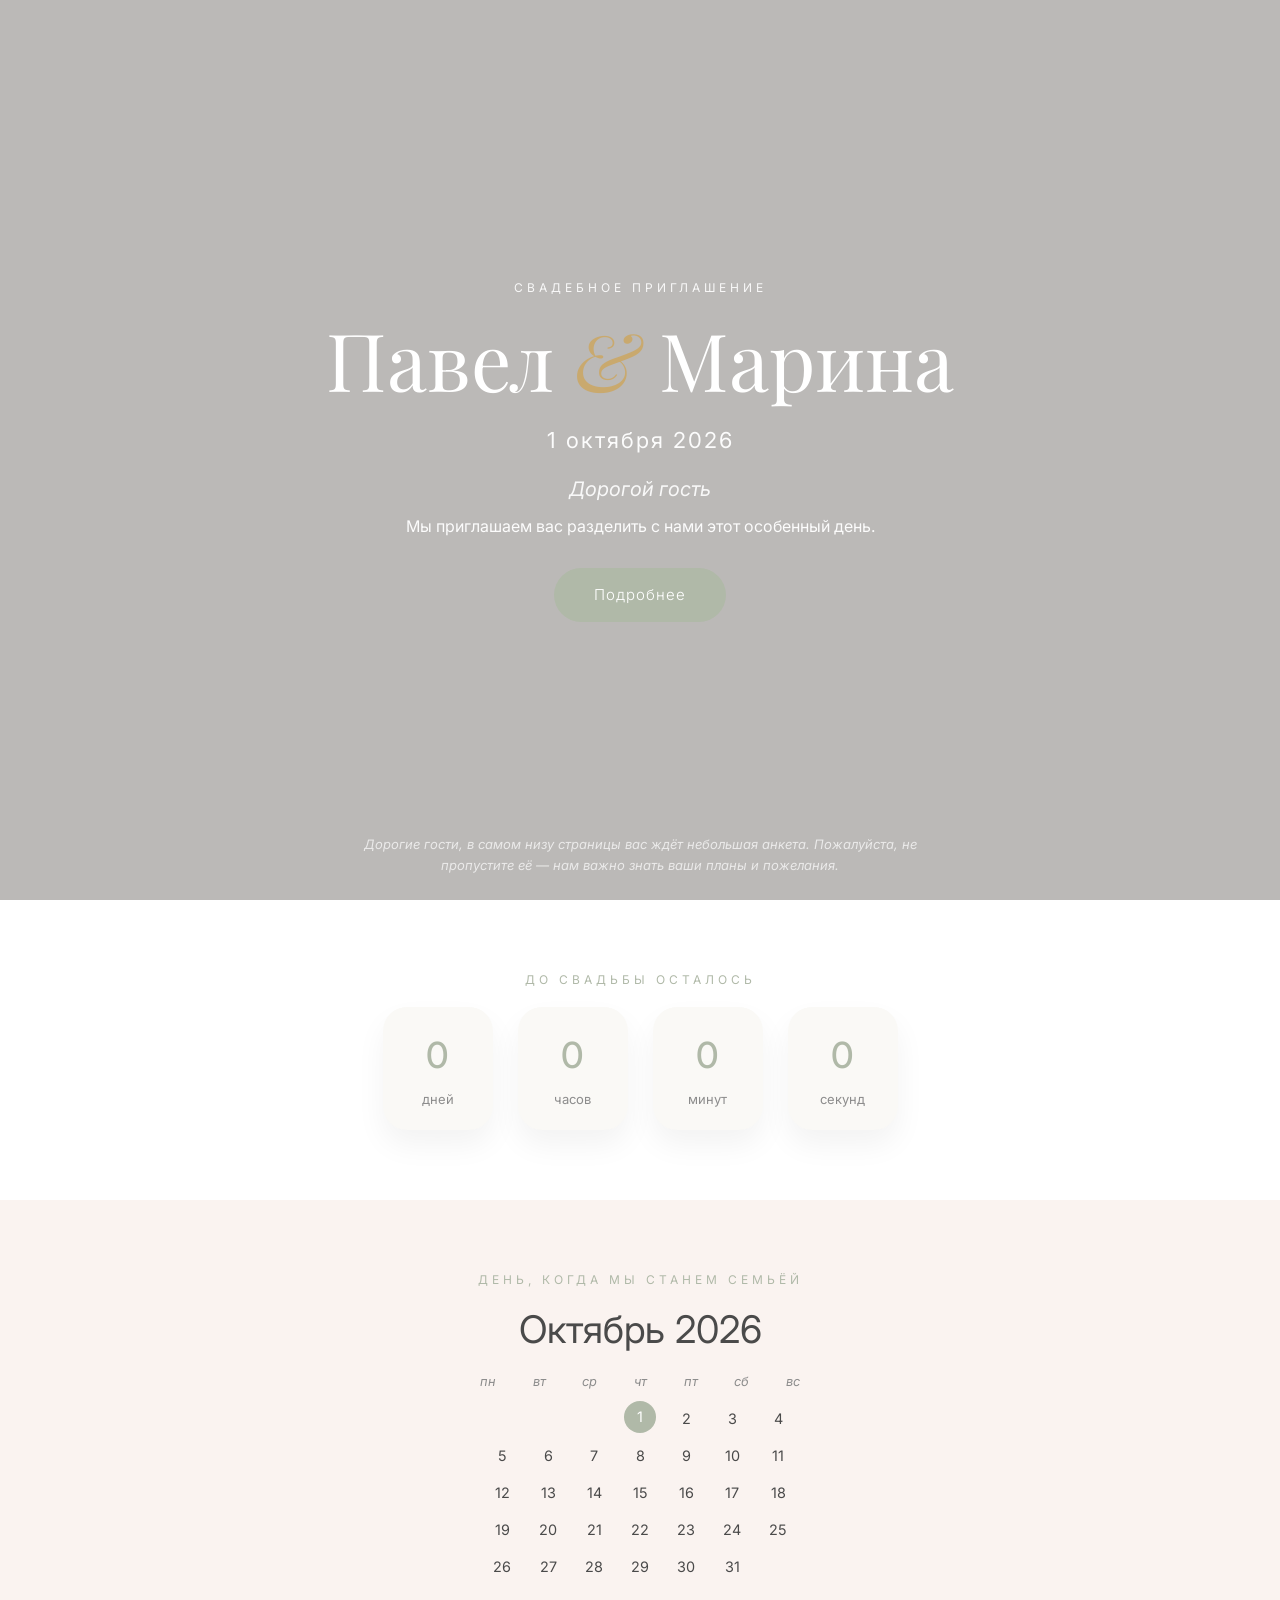
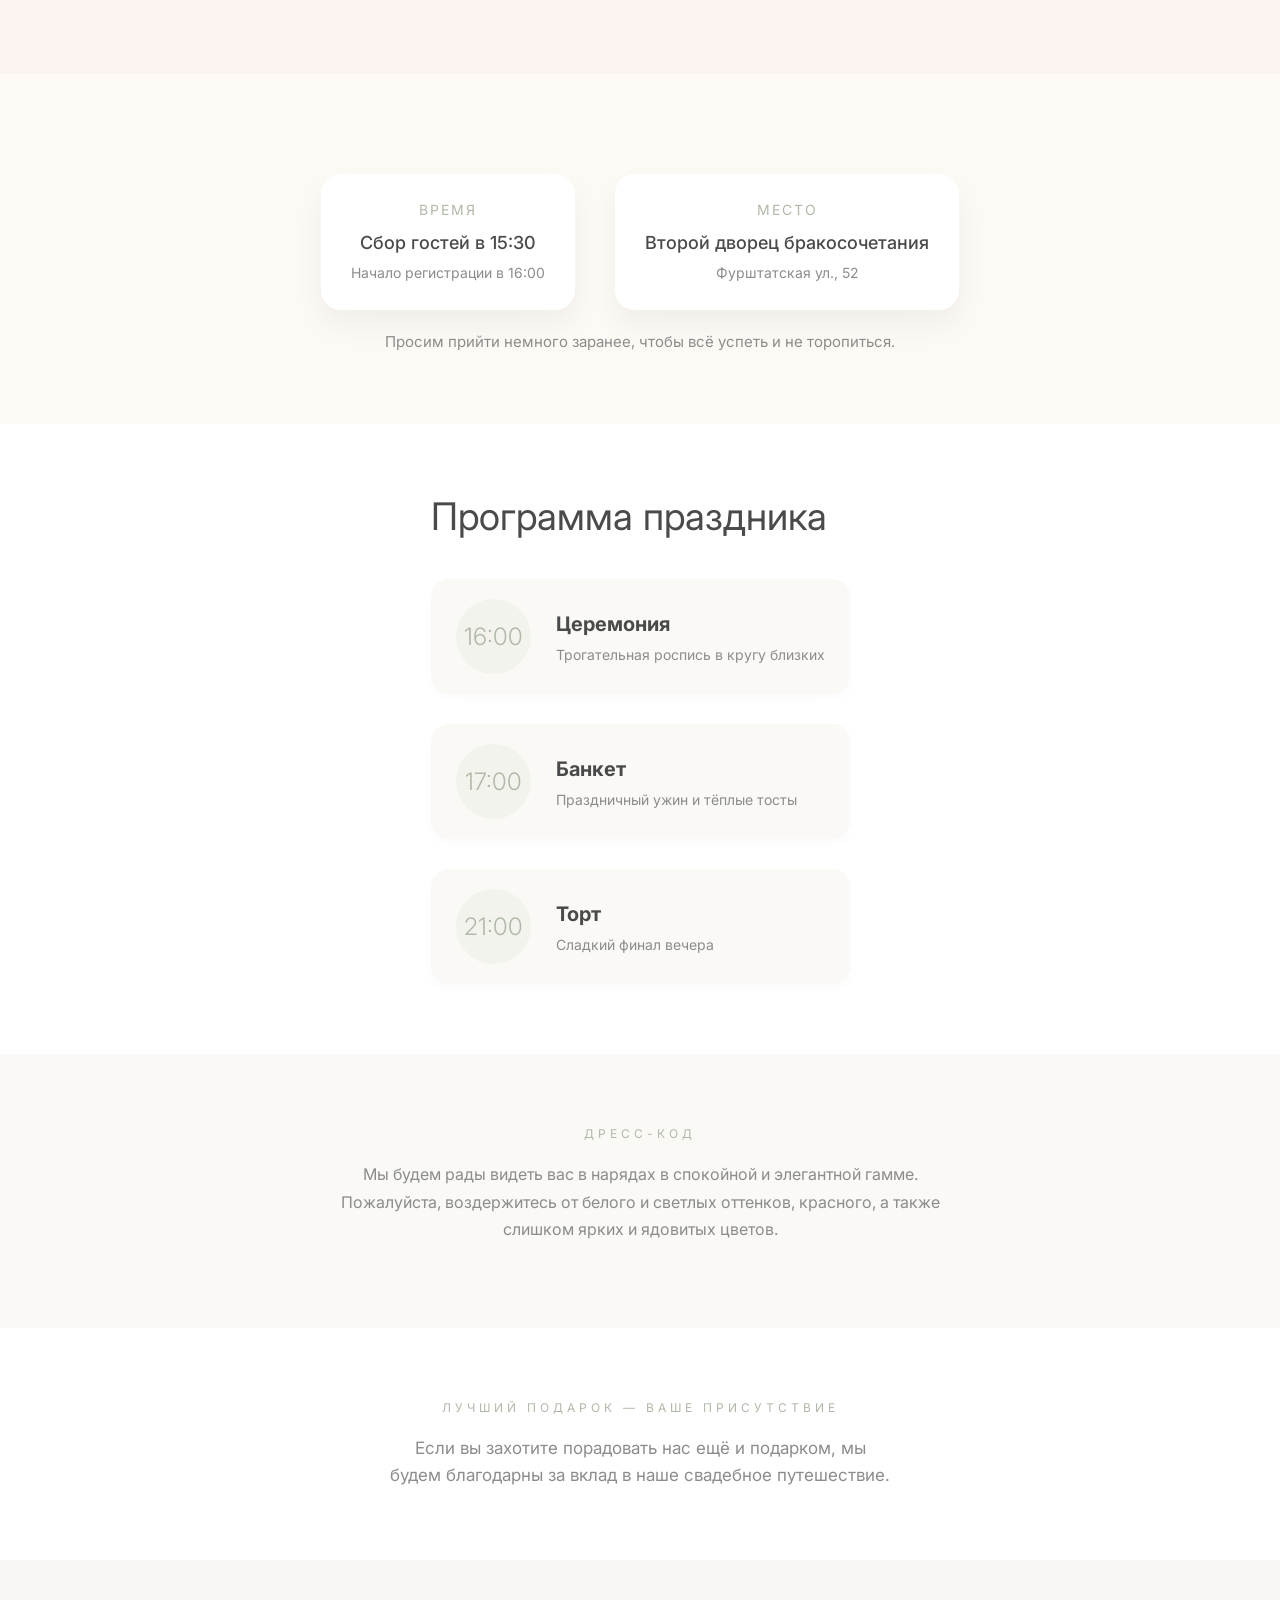
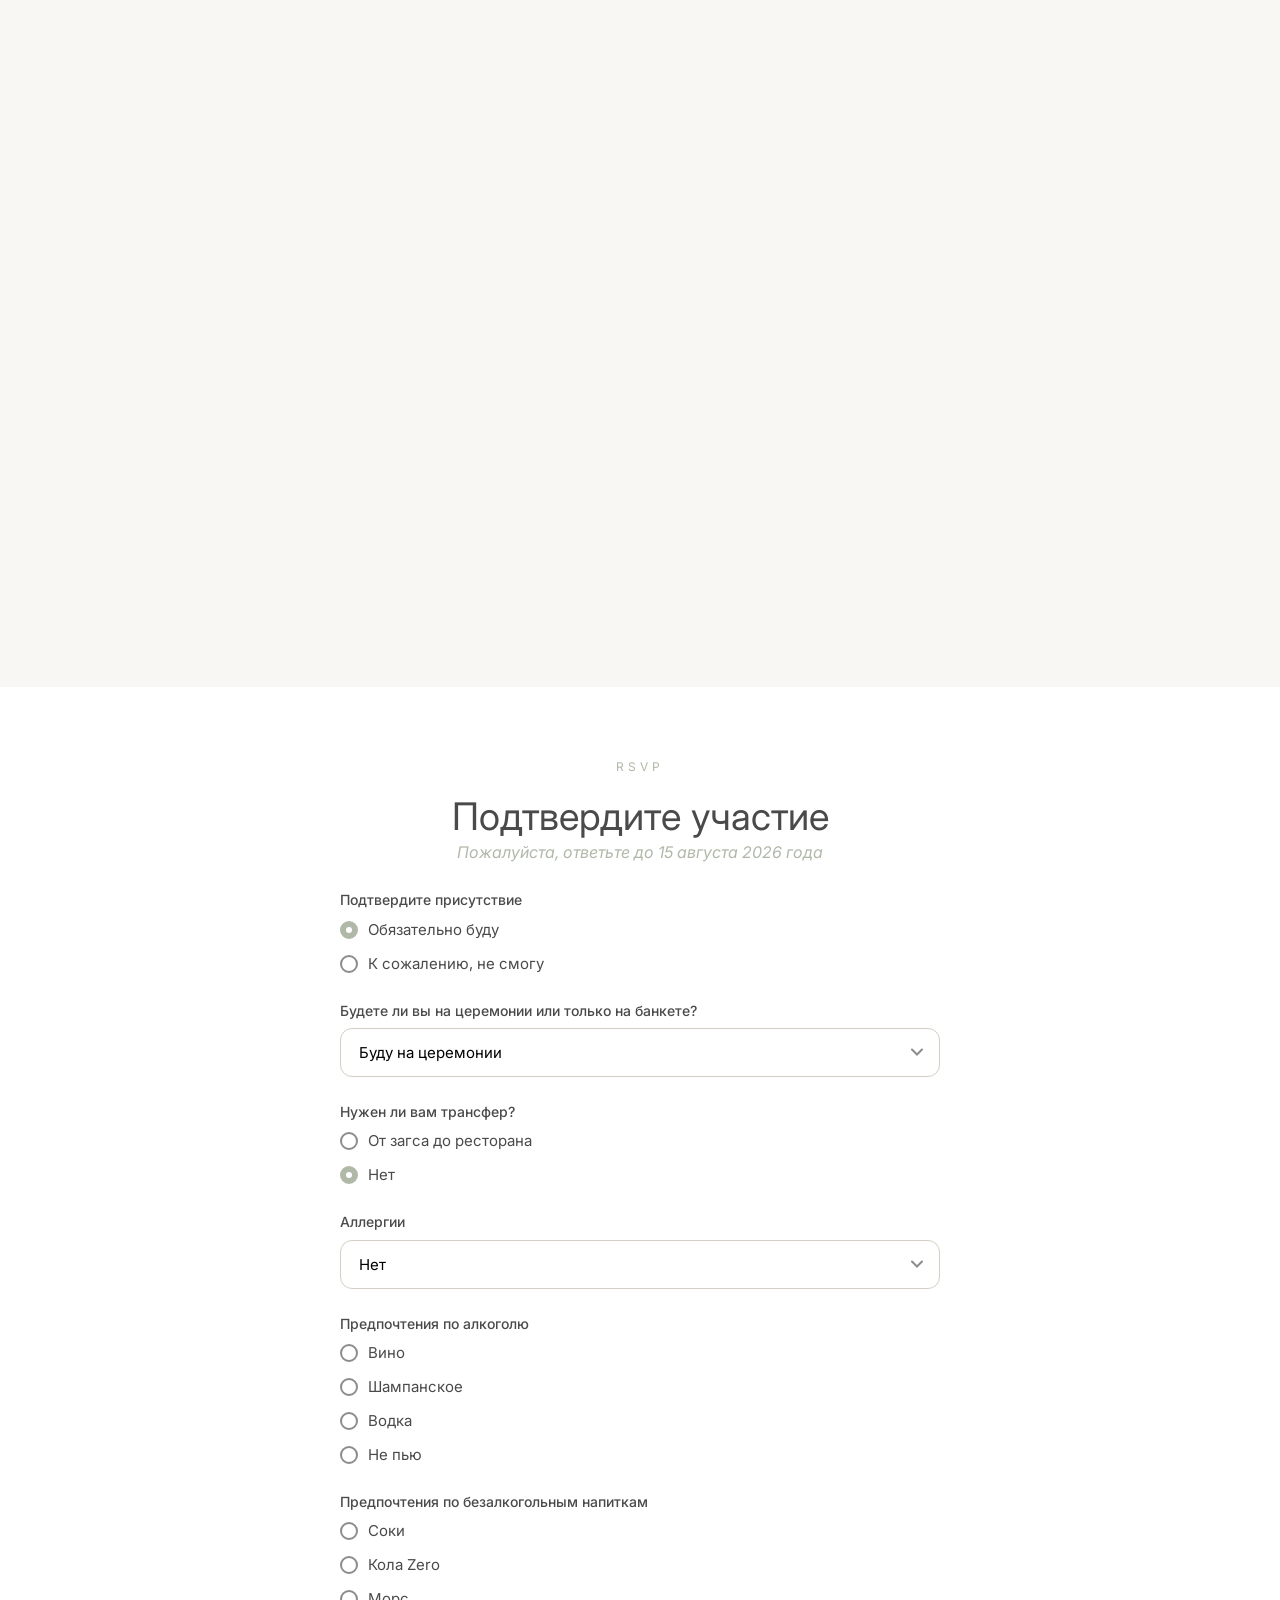
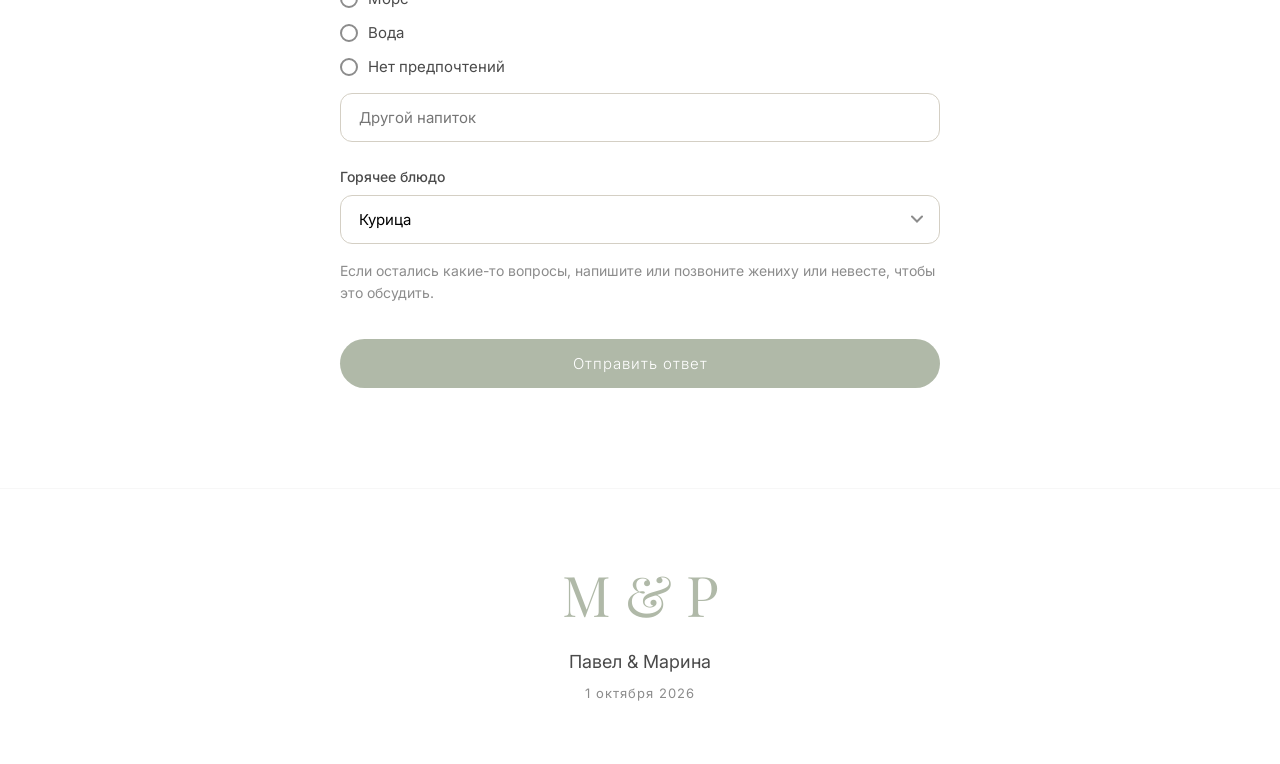
==== commit febb1161: "fix url img" ====
--- a/index.html
+++ b/index.html
@@ -10,12 +10,12 @@
     <link rel="apple-touch-icon" sizes="180x180" href="../photos/favicon.png">
     <meta property="og:title" content="Павел & Марина — свадебное приглашение">
     <meta property="og:description" content="Дорогие гости! Приглашаем разделить с нами этот день. 1 октября 2026. Все подробности и анкета внутри.">
-    <meta property="og:image" content="../photos/preview.jpg">
+    <meta property="og:image" content="https://wedding-pm.lol/photos/preview.jpg">
     <meta property="og:image:width" content="1200">
     <meta property="og:image:height" content="630">
     <meta property="og:url" content="">
     <meta property="og:type" content="website">
-     <meta name="twitter:card" content="summary_large_image">
+    <meta name="twitter:card" content="summary_large_image">
     <meta name="twitter:image" content="https://wedding-pm.lol/photos/preview.jpg">
 
     <link rel="preconnect" href="https://fonts.googleapis.com" />
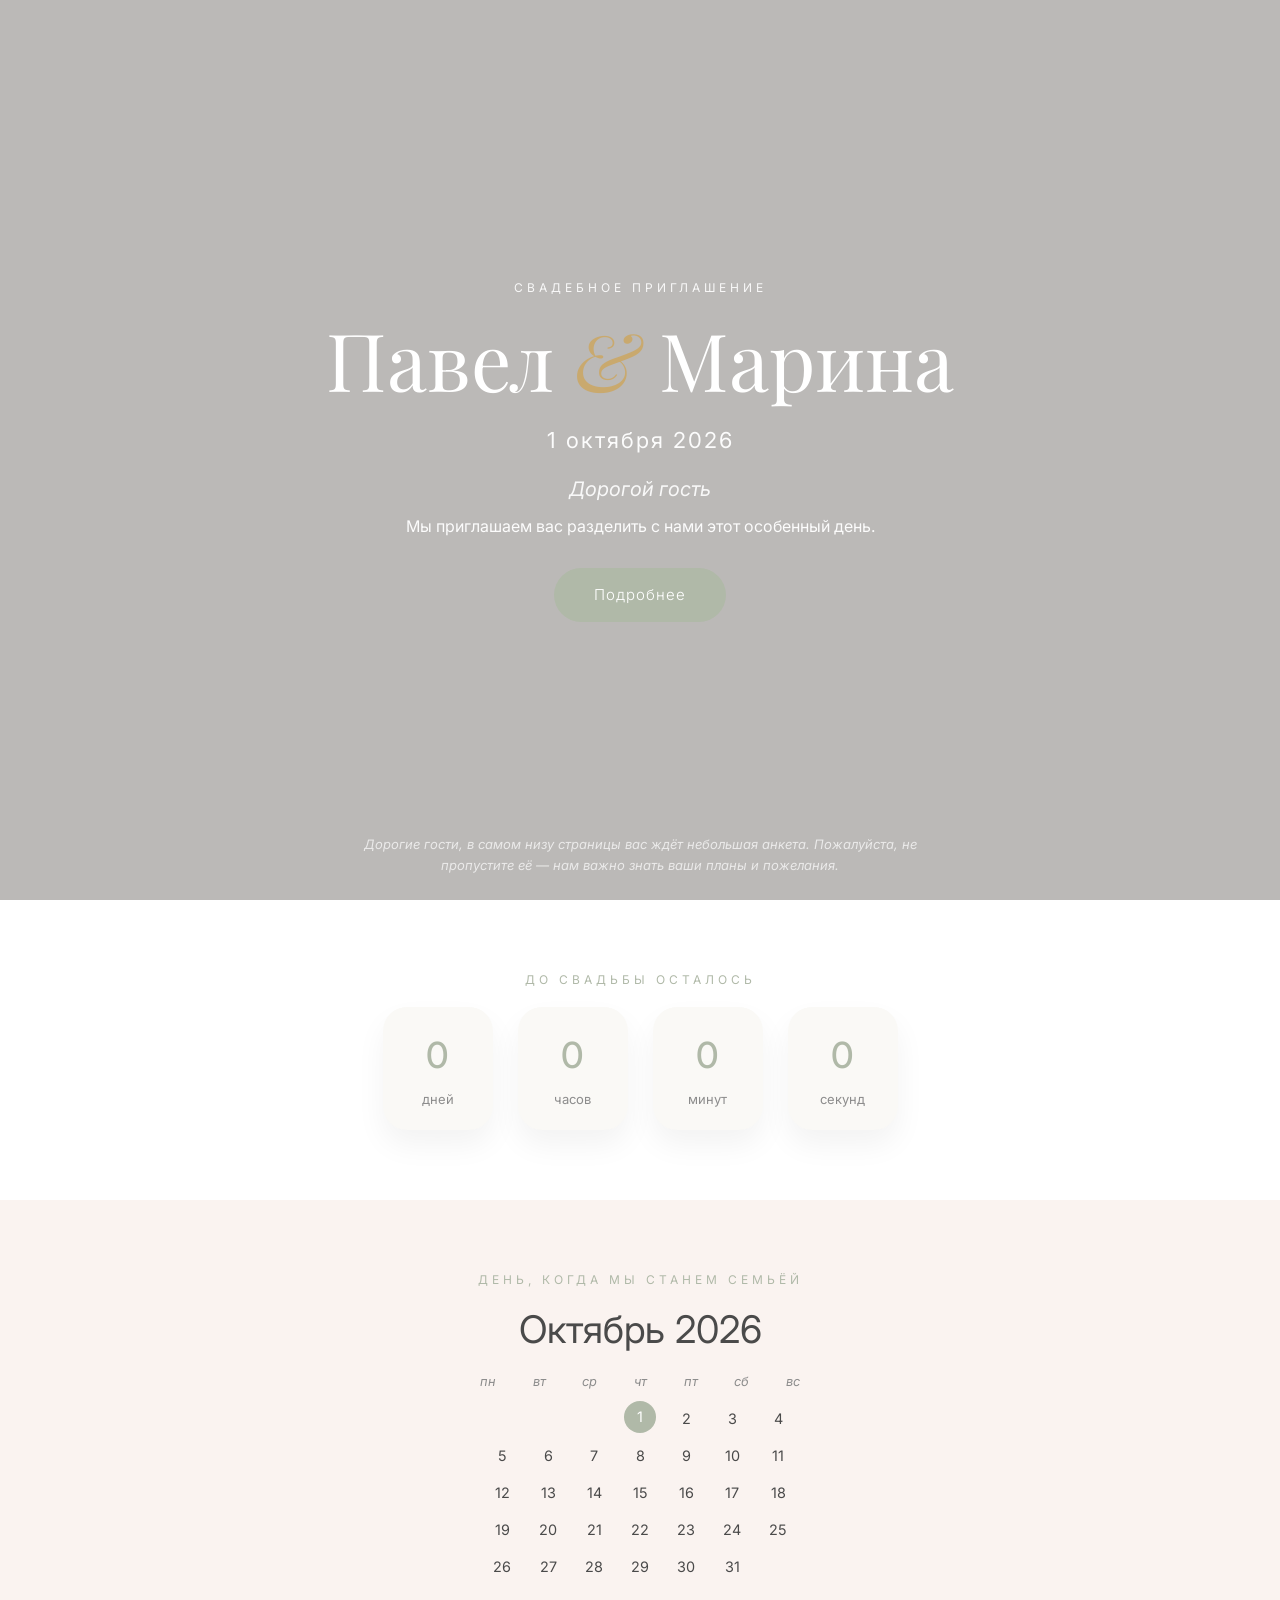
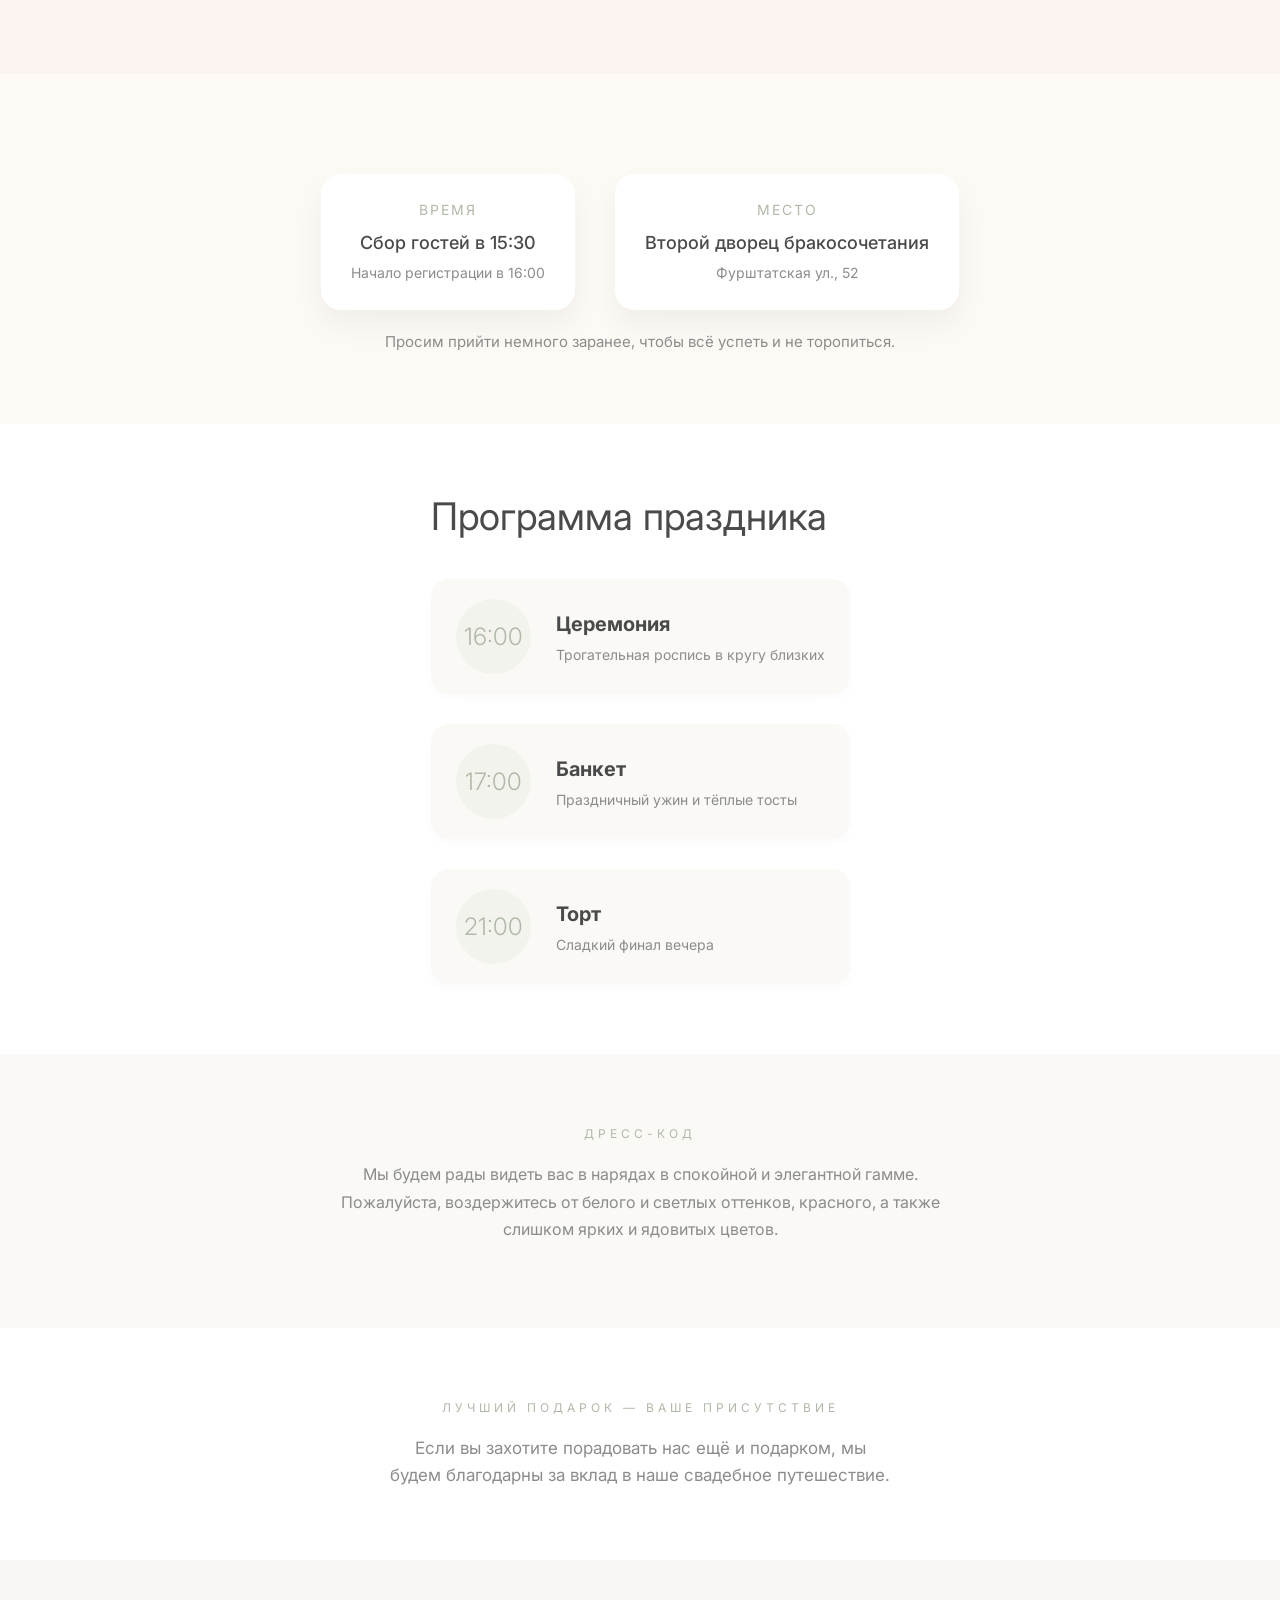
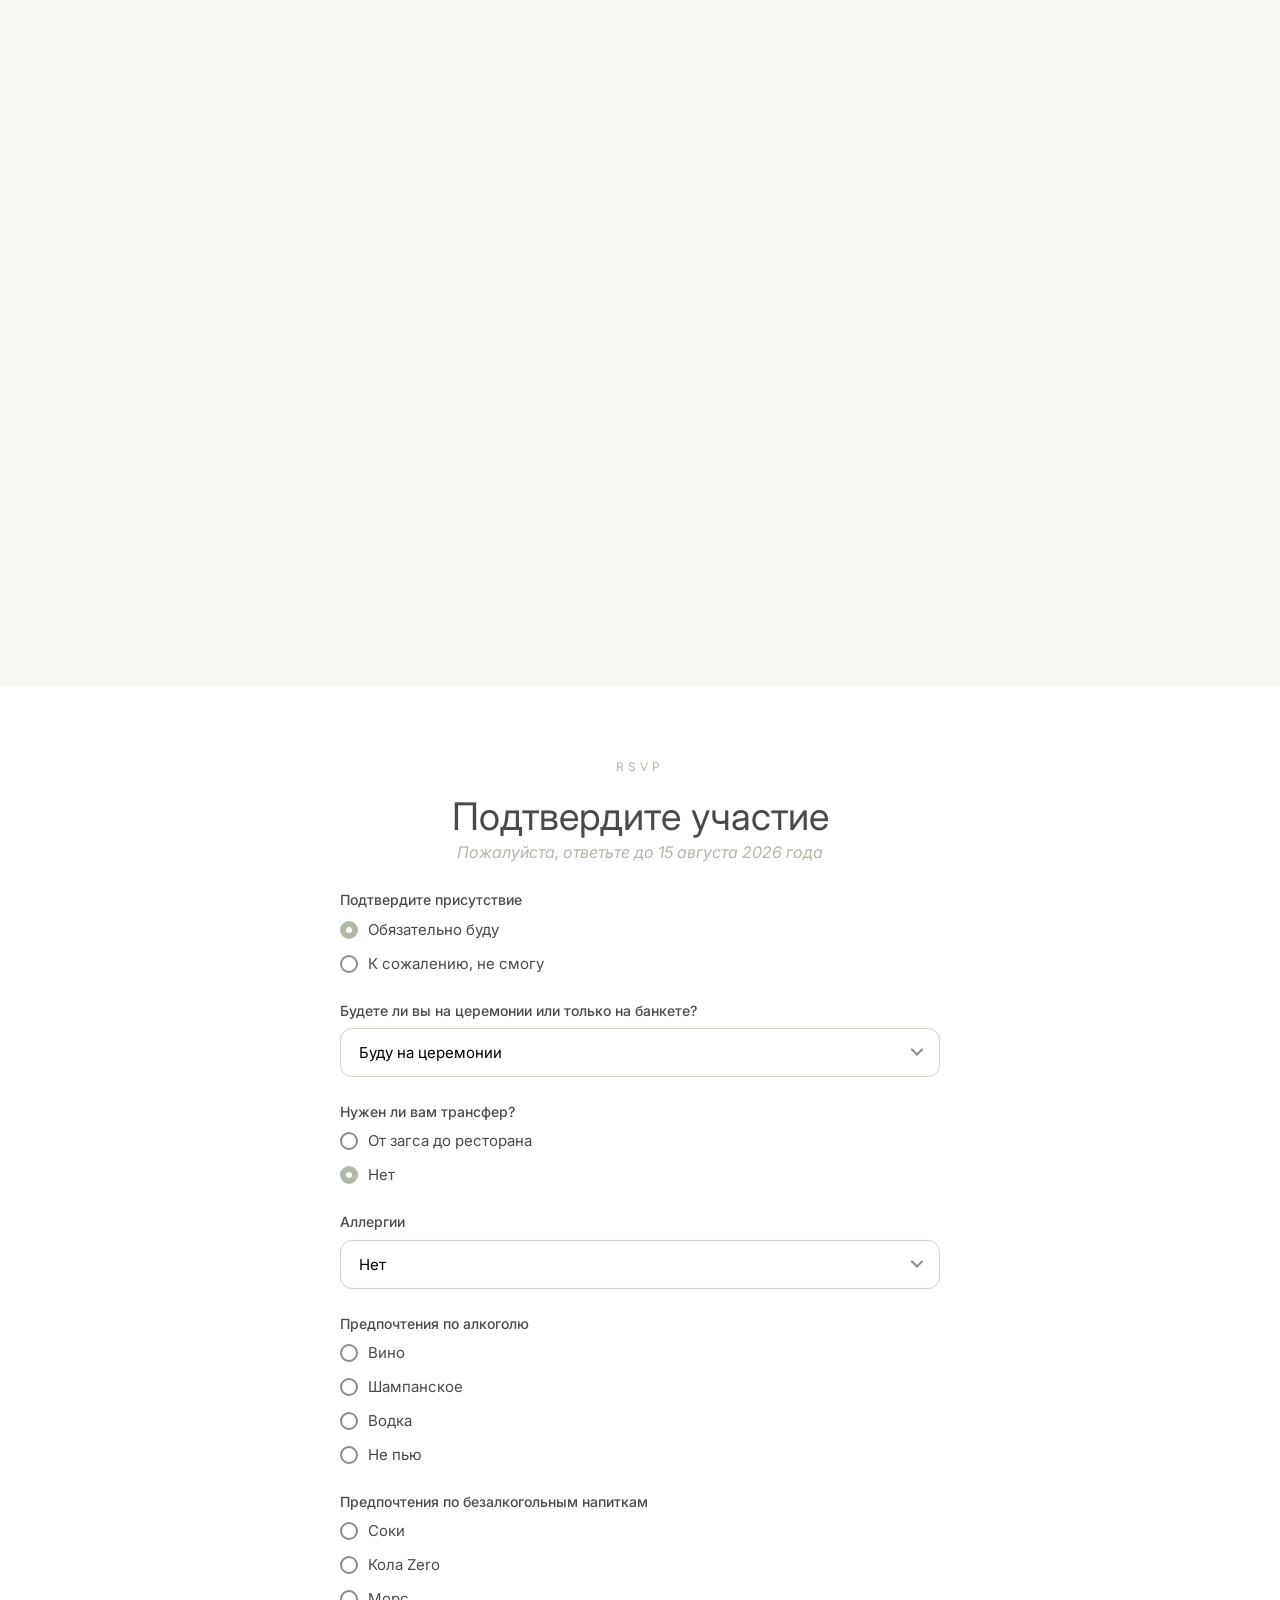
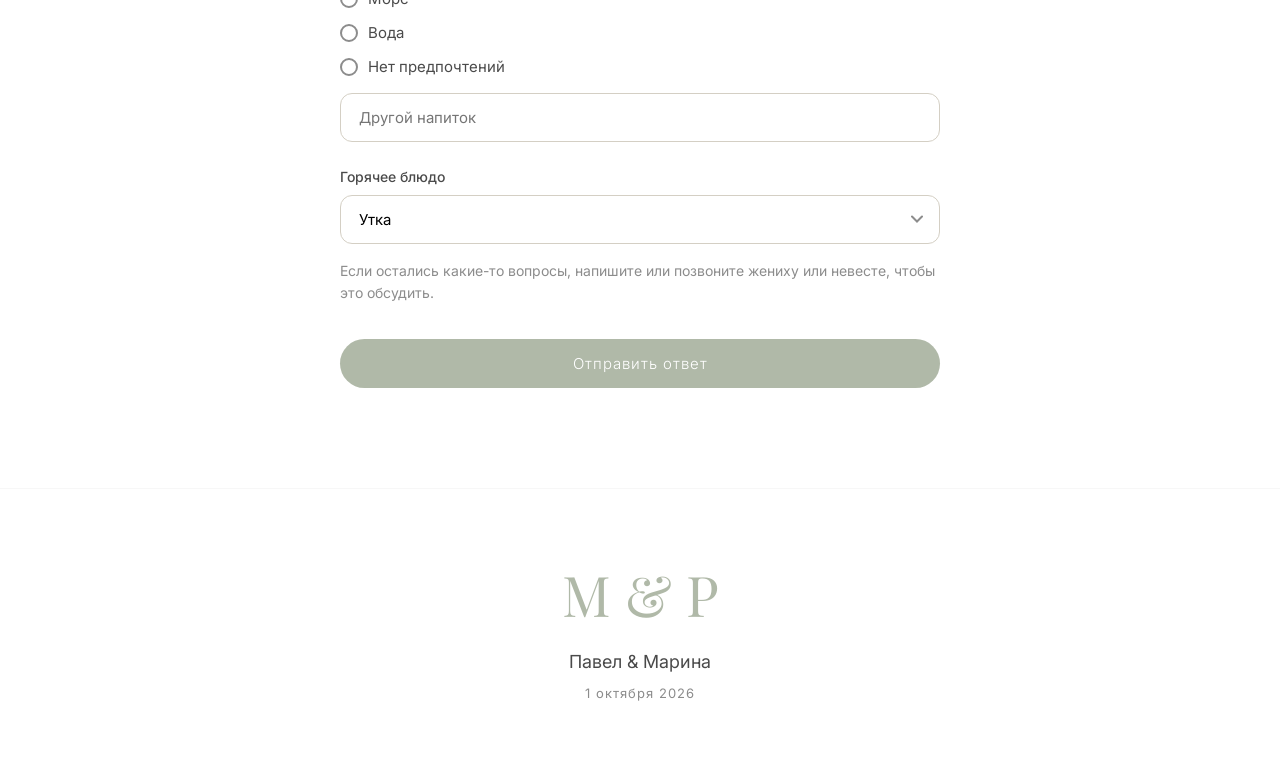
==== commit fe9bf9a1: "Update index.html" ====
--- a/index.html
+++ b/index.html
@@ -395,7 +395,7 @@
               <div class="form-group">
                 <label>Горячее блюдо</label>
                 <select name="main_dish">
-                  <option>Курица</option>
+                  <option>Утка</option>
                   <option>Рыба</option>
                   <option>Нет предпочтений</option>
                 </select>
